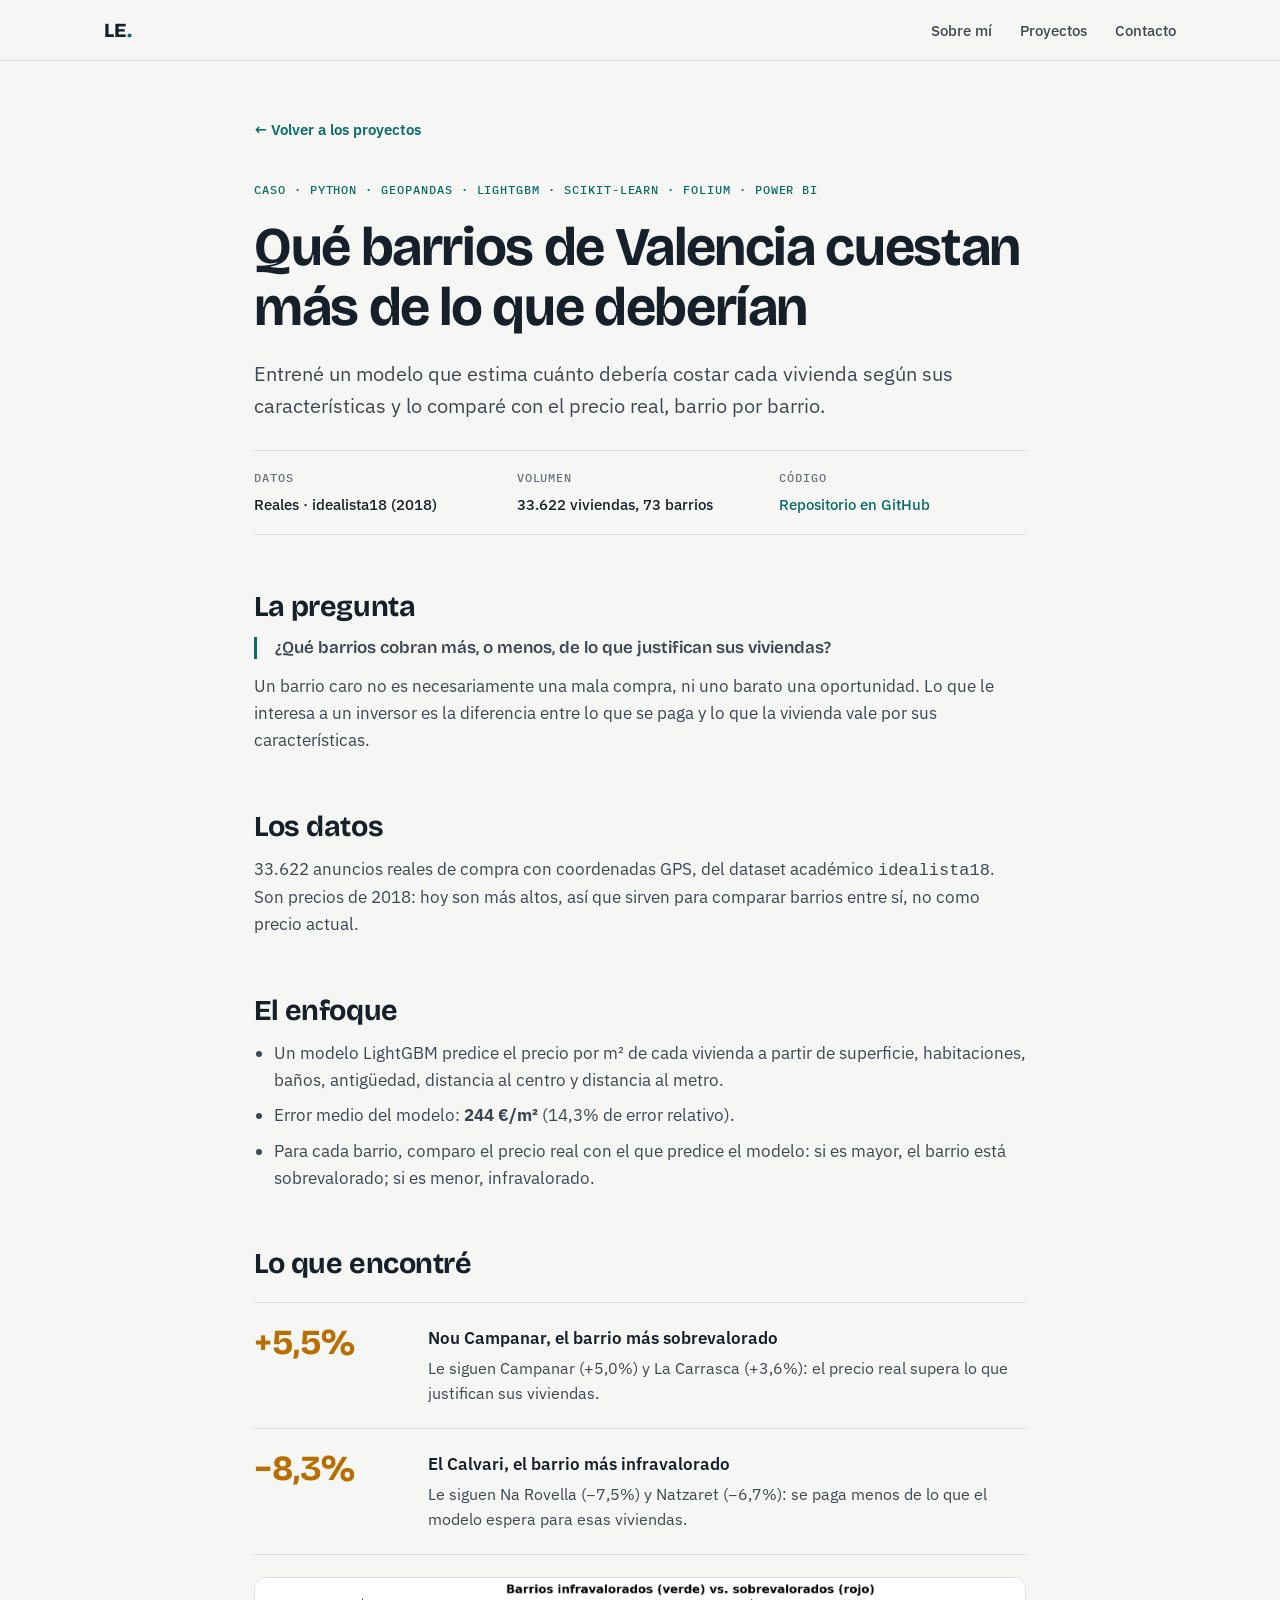
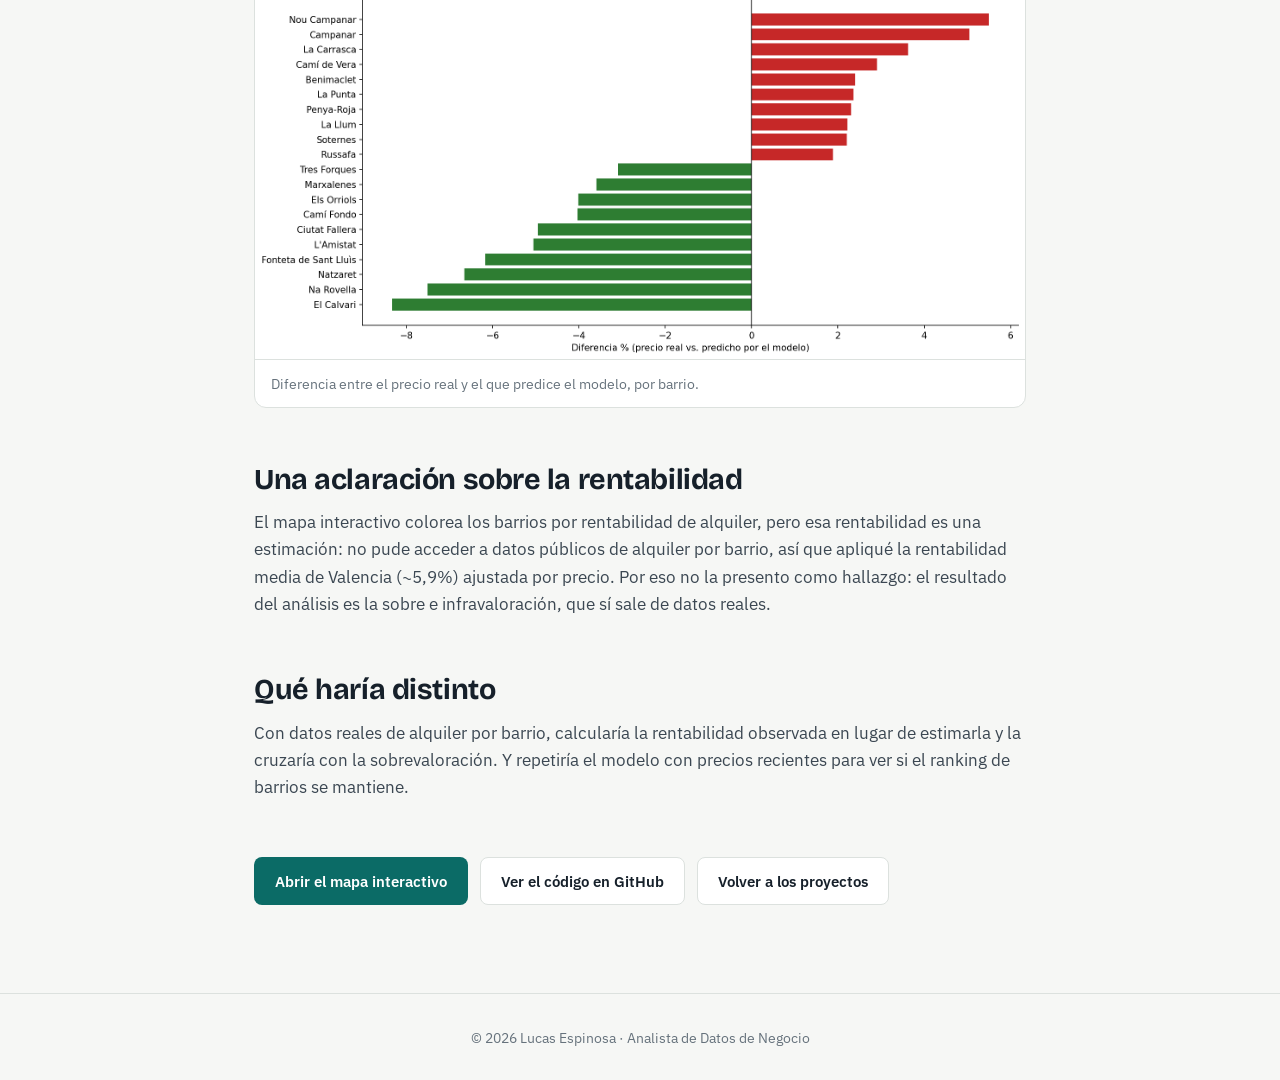
==== casos/valencia.html @ 267fff03 "Rediseño del portfolio: portada con medición, historia, casos y herramientas con evidencia - Portada" ====
<!DOCTYPE html>
<html lang="es">
<head>
  <meta charset="UTF-8" />
  <meta name="viewport" content="width=device-width, initial-scale=1.0" />
  <title>Qué barrios de Valencia cuestan más de lo que deberían · Lucas Espinosa</title>
  <meta name="description" content="Caso de análisis: modelo de precio con LightGBM sobre 33.622 viviendas reales para detectar barrios sobre e infravalorados en Valencia." />
  <meta property="og:title" content="Qué barrios de Valencia cuestan más de lo que deberían · Lucas Espinosa" />
  <meta property="og:image" content="https://lucasees.github.io/portfolio/og-image.png" />

  <link rel="preconnect" href="https://fonts.googleapis.com" />
  <link rel="preconnect" href="https://fonts.gstatic.com" crossorigin />
  <link href="https://fonts.googleapis.com/css2?family=Bricolage+Grotesque:opsz,wght@12..96,600;12..96,700;12..96,800&family=IBM+Plex+Mono:wght@500;600&family=IBM+Plex+Sans:wght@400;500;600&display=swap" rel="stylesheet" />
  <link rel="stylesheet" href="../styles.css?v=6" />
</head>
<body>

  <header class="nav">
    <div class="nav__inner">
      <a href="../index.html" class="nav__brand">LE<span>.</span></a>
      <nav class="nav__links">
        <a href="../index.html#sobre-mi">Sobre mí</a>
        <a href="../index.html#proyectos">Proyectos</a>
        <a href="../index.html#contacto">Contacto</a>
      </nav>
    </div>
  </header>

  <main class="case">
    <a class="case__back" href="../index.html#proyectos">← Volver a los proyectos</a>

    <p class="case__eyebrow label">Caso · Python · geopandas · LightGBM · scikit-learn · folium · Power BI</p>
    <h1 class="case__title">Qué barrios de Valencia cuestan más de lo que deberían</h1>
    <p class="case__lead">
      Entrené un modelo que estima cuánto debería costar cada vivienda según sus
      características y lo comparé con el precio real, barrio por barrio.
    </p>

    <dl class="case__meta">
      <div>
        <dt class="label">Datos</dt>
        <dd>Reales · idealista18 (2018)</dd>
      </div>
      <div>
        <dt class="label">Volumen</dt>
        <dd>33.622 viviendas, 73 barrios</dd>
      </div>
      <div>
        <dt class="label">Código</dt>
        <dd><a href="https://github.com/lucasees/proyecto5-inmobiliario-valencia" target="_blank" rel="noopener">Repositorio en GitHub</a></dd>
      </div>
    </dl>

    <section class="case__section">
      <h2>La pregunta</h2>
      <p class="case__question">
        ¿Qué barrios cobran más, o menos, de lo que justifican sus viviendas?
      </p>
      <p>
        Un barrio caro no es necesariamente una mala compra, ni uno barato una oportunidad.
        Lo que le interesa a un inversor es la diferencia entre lo que se paga y lo que la
        vivienda vale por sus características.
      </p>
    </section>

    <section class="case__section">
      <h2>Los datos</h2>
      <p>
        33.622 anuncios reales de compra con coordenadas GPS, del dataset académico
        <code>idealista18</code>. Son precios de 2018: hoy son más altos, así que sirven para
        comparar barrios entre sí, no como precio actual.
      </p>
    </section>

    <section class="case__section">
      <h2>El enfoque</h2>
      <ul>
        <li>Un modelo LightGBM predice el precio por m² de cada vivienda a partir de superficie, habitaciones, baños, antigüedad, distancia al centro y distancia al metro.</li>
        <li>Error medio del modelo: <strong>244 €/m²</strong> (14,3% de error relativo).</li>
        <li>Para cada barrio, comparo el precio real con el que predice el modelo: si es mayor, el barrio está sobrevalorado; si es menor, infravalorado.</li>
      </ul>
    </section>

    <section class="case__section">
      <h2>Lo que encontré</h2>
      <ol class="findings">
        <li>
          <p class="findings__num">+5,5%</p>
          <div>
            <p class="findings__what">Nou Campanar, el barrio más sobrevalorado</p>
            <p class="findings__why">Le siguen Campanar (+5,0%) y La Carrasca (+3,6%): el precio real supera lo que justifican sus viviendas.</p>
          </div>
        </li>
        <li>
          <p class="findings__num">−8,3%</p>
          <div>
            <p class="findings__what">El Calvari, el barrio más infravalorado</p>
            <p class="findings__why">Le siguen Na Rovella (−7,5%) y Natzaret (−6,7%): se paga menos de lo que el modelo espera para esas viviendas.</p>
          </div>
        </li>
      </ol>
      <figure class="case__figure">
        <img src="../imagenes/valencia-sobrevaloracion.png" alt="Gráfico de barras con los barrios de Valencia más sobrevalorados e infravalorados según el modelo" loading="lazy" />
        <figcaption>Diferencia entre el precio real y el que predice el modelo, por barrio.</figcaption>
      </figure>
    </section>

    <section class="case__section">
      <h2>Una aclaración sobre la rentabilidad</h2>
      <p>
        El mapa interactivo colorea los barrios por rentabilidad de alquiler, pero esa
        rentabilidad es una estimación: no pude acceder a datos públicos de alquiler por
        barrio, así que apliqué la rentabilidad media de Valencia (~5,9%) ajustada por precio.
        Por eso no la presento como hallazgo: el resultado del análisis es la sobre e
        infravaloración, que sí sale de datos reales.
      </p>
    </section>

    <section class="case__section">
      <h2>Qué haría distinto</h2>
      <p>
        Con datos reales de alquiler por barrio, calcularía la rentabilidad observada en
        lugar de estimarla y la cruzaría con la sobrevaloración. Y repetiría el modelo con
        precios recientes para ver si el ranking de barrios se mantiene.
      </p>
    </section>

    <div class="case__cta">
      <a class="btn btn--primary" href="https://lucasees.github.io/proyecto5-inmobiliario-valencia/mapa_rentabilidad_valencia_v2.html" target="_blank" rel="noopener">Abrir el mapa interactivo</a>
      <a class="btn btn--ghost" href="https://github.com/lucasees/proyecto5-inmobiliario-valencia" target="_blank" rel="noopener">Ver el código en GitHub</a>
      <a class="btn btn--ghost" href="../index.html#proyectos">Volver a los proyectos</a>
    </div>
  </main>

  <footer class="footer">
    <p>© 2026 Lucas Espinosa · Analista de Datos de Negocio</p>
  </footer>
</body>
</html>
---- styles.css ----
:root {
  /* Paleta: el color codifica significado.
     --accent (verde pizarra) = datos y enlaces · --result (ámbar) = solo resultados/mejoras */
  --paper: #f6f7f5;
  --surface: #ffffff;
  --ink: #16202a;
  --ink-soft: #3b4752;
  --muted: #66727c;
  --rule: #dce1de;
  --accent: #0b6b66;
  --accent-hover: #08524e;
  --accent-soft: #e3efed;
  --result: #b86e00;
  --bar-before: #c9cfcc;

  --font-display: 'Bricolage Grotesque', 'IBM Plex Sans', system-ui, sans-serif;
  --font-body: 'IBM Plex Sans', system-ui, -apple-system, sans-serif;
  --font-data: 'IBM Plex Mono', ui-monospace, 'SF Mono', monospace;

  --radius: 12px;
  --shadow: 0 1px 2px rgba(22, 32, 42, .04), 0 8px 24px rgba(22, 32, 42, .06);
  --maxw: 1120px;
}

* { box-sizing: border-box; margin: 0; padding: 0; }

html { scroll-behavior: smooth; }

body {
  font-family: var(--font-body);
  color: var(--ink);
  background: var(--paper);
  line-height: 1.6;
  -webkit-font-smoothing: antialiased;
}

h1, h2, h3 { font-family: var(--font-display); line-height: 1.1; font-weight: 700; }

a { color: inherit; text-decoration: none; }

:focus-visible { outline: 2px solid var(--accent); outline-offset: 3px; border-radius: 4px; }

/* Etiqueta de datos: mono, mayúsculas, para rotular — nunca para decorar */
.label {
  font-family: var(--font-data);
  font-size: .74rem;
  font-weight: 500;
  letter-spacing: .08em;
  text-transform: uppercase;
  color: var(--muted);
}

/* ---------- NAV ---------- */
.nav {
  position: sticky;
  top: 0;
  z-index: 50;
  background: rgba(246, 247, 245, .86);
  backdrop-filter: saturate(160%) blur(10px);
  border-bottom: 1px solid var(--rule);
}
.nav__inner {
  max-width: var(--maxw);
  margin: 0 auto;
  padding: 14px 24px;
  display: flex;
  align-items: center;
  justify-content: space-between;
}
.nav__brand { font-family: var(--font-display); font-weight: 800; font-size: 1.25rem; }
.nav__brand span { color: var(--accent); }
.nav__links { display: flex; gap: 28px; }
.nav__links a { color: var(--ink-soft); font-weight: 500; font-size: .95rem; transition: color .15s; }
.nav__links a:hover { color: var(--accent); }

/* ---------- HERO ---------- */
.hero { border-bottom: 1px solid var(--rule); }
.hero__inner {
  max-width: var(--maxw);
  margin: 0 auto;
  padding: 88px 24px 72px;
  display: grid;
  grid-template-columns: minmax(0, 1fr) auto;
  gap: 56px;
  align-items: start;
}
.hero__eyebrow { margin-bottom: 22px; color: var(--accent); }
.hero__name {
  font-family: var(--font-body);
  font-size: 1.05rem;
  font-weight: 600;
  color: var(--ink-soft);
  margin-bottom: 10px;
}
.hero__title {
  font-size: clamp(2.4rem, 5.6vw, 4.2rem);
  letter-spacing: -.025em;
  max-width: 14ch;
}
.hero__sub {
  margin-top: 22px;
  max-width: 600px;
  font-size: clamp(1.05rem, 2.2vw, 1.22rem);
  color: var(--ink-soft);
}
.hero__stack { margin-top: 18px; color: var(--accent); }
.hero__cta { margin-top: 32px; display: flex; flex-wrap: wrap; gap: 12px; }
.hero__photo {
  width: 240px;
  height: 300px;
  border-radius: var(--radius);
  overflow: hidden;
  background: var(--rule);
  box-shadow: var(--shadow);
}
.hero__photo img { width: 100%; height: 100%; object-fit: cover; object-position: top center; display: block; }

/* ---------- MEDICIÓN (elemento distintivo) ---------- */
.measure {
  max-width: var(--maxw);
  margin: 0 auto;
  padding: 0 24px 72px;
}
.measure__panel {
  background: var(--surface);
  border: 1px solid var(--rule);
  border-radius: var(--radius);
  padding: 28px 32px 24px;
  box-shadow: var(--shadow);
}
.measure__head { display: flex; flex-wrap: wrap; justify-content: space-between; gap: 8px 24px; margin-bottom: 22px; }
.measure__title { font-family: var(--font-display); font-size: 1.3rem; font-weight: 700; }
.measure__rows { display: grid; gap: 14px; }
.measure__row {
  display: grid;
  grid-template-columns: 110px minmax(0, 1fr) 84px;
  align-items: center;
  gap: 16px;
}
.measure__row dt { color: var(--muted); }
.measure__track { height: 14px; }
.measure__bar {
  height: 100%;
  border-radius: 3px;
  background: var(--bar-before);
  width: var(--w);
  transform-origin: left;
  animation: grow .9s cubic-bezier(.2, .7, .2, 1) both;
}
.measure__bar--after { background: var(--accent); animation-delay: .35s; }
.measure__value {
  font-family: var(--font-display);
  font-size: 1.5rem;
  font-weight: 700;
  font-variant-numeric: tabular-nums;
  text-align: right;
}
.measure__value--after { color: var(--accent); }
.measure__foot {
  margin-top: 20px;
  padding-top: 16px;
  border-top: 1px solid var(--rule);
  display: flex;
  flex-wrap: wrap;
  justify-content: space-between;
  gap: 10px 24px;
  font-size: .95rem;
  color: var(--ink-soft);
}
.measure__delta { color: var(--result); font-family: var(--font-data); font-weight: 600; }

.facts {
  margin-top: 16px;
  display: grid;
  grid-template-columns: repeat(2, minmax(0, 1fr));
  gap: 16px;
}
.fact {
  display: block;
  background: var(--surface);
  border: 1px solid var(--rule);
  border-radius: var(--radius);
  padding: 20px 24px;
  transition: border-color .15s, transform .15s;
}
.fact:hover { border-color: var(--accent); transform: translateY(-2px); }
.fact__num {
  font-family: var(--font-display);
  font-size: 2rem;
  font-weight: 700;
  font-variant-numeric: tabular-nums;
  color: var(--result);
  line-height: 1.1;
}
.fact__text { margin-top: 6px; color: var(--ink-soft); font-size: .98rem; }
.fact__src { margin-top: 10px; color: var(--accent); }

@keyframes grow { from { transform: scaleX(0); } to { transform: scaleX(1); } }

/* ---------- BUTTONS ---------- */
.btn {
  display: inline-flex;
  align-items: center;
  padding: 11px 20px;
  border-radius: 8px;
  font-weight: 600;
  font-size: .95rem;
  border: 1px solid transparent;
  transition: background .15s, color .15s, border-color .15s;
}
.btn--primary { background: var(--accent); color: #fff; }
.btn--primary:hover { background: var(--accent-hover); }
.btn--ghost { background: var(--surface); color: var(--ink); border-color: var(--rule); }
.btn--ghost:hover { border-color: var(--accent); color: var(--accent); }

/* ---------- SECTIONS ---------- */
.section { padding: 88px 0; }
.section--alt { background: var(--surface); border-top: 1px solid var(--rule); border-bottom: 1px solid var(--rule); }
.section__inner { max-width: var(--maxw); margin: 0 auto; padding: 0 24px; }
.section__inner--center { text-align: center; }
.section__title { font-size: clamp(1.8rem, 4vw, 2.6rem); letter-spacing: -.02em; }
.section__lead { margin-top: 12px; color: var(--muted); font-size: 1.05rem; max-width: 640px; }
.section__inner--center .section__lead { margin-left: auto; margin-right: auto; }
.prose { margin-top: 20px; max-width: 640px; color: var(--ink-soft); font-size: 1.08rem; }
.prose + .prose { margin-top: 16px; }
.prose strong { color: var(--ink); font-weight: 600; }

/* ---------- SOBRE MÍ: historia + línea de tiempo ---------- */
.story {
  display: grid;
  grid-template-columns: minmax(0, 1.25fr) minmax(0, 1fr);
  gap: 64px;
  align-items: start;
}
.story__text .section__title { margin-bottom: 4px; }
.timeline { list-style: none; position: relative; margin-top: 8px; }
.timeline::before {
  content: "";
  position: absolute;
  left: 7px;
  top: 8px;
  bottom: 8px;
  width: 2px;
  background: var(--rule);
}
.timeline li { position: relative; padding: 0 0 26px 34px; }
.timeline li:last-child { padding-bottom: 0; }
.timeline li::before {
  content: "";
  position: absolute;
  left: 0;
  top: 5px;
  width: 16px;
  height: 16px;
  border-radius: 50%;
  background: var(--paper);
  border: 2px solid var(--accent);
}
.timeline li.timeline__now::before { background: var(--result); border-color: var(--result); }
.timeline__when { color: var(--accent); }
.timeline__now .timeline__when { color: var(--result); }
.timeline__what { margin-top: 2px; font-weight: 600; color: var(--ink); }
.timeline__detail { color: var(--muted); font-size: .95rem; }

/* ---------- PROJECTS GRID ---------- */
.grid {
  margin-top: 40px;
  display: grid;
  grid-template-columns: repeat(auto-fill, minmax(320px, 1fr));
  gap: 22px;
}
.card {
  background: var(--surface);
  border: 1px solid var(--rule);
  border-radius: var(--radius);
  overflow: hidden;
  display: flex;
  flex-direction: column;
  transition: transform .15s ease, box-shadow .15s ease, border-color .15s;
}
.card:hover { transform: translateY(-3px); box-shadow: var(--shadow); border-color: #c4ccc8; }
.card__media {
  position: relative;
  aspect-ratio: 16 / 10;
  background: var(--surface);
  border-bottom: 1px solid var(--rule);
  overflow: hidden;
}
.card__media img { width: 100%; height: 100%; object-fit: contain; object-position: center; display: block; padding: 10px; }
.card__body { padding: 24px; display: flex; flex-direction: column; flex-grow: 1; }
.card__kicker { font-size: .7rem; }
.card__title { margin-top: 8px; font-size: 1.25rem; letter-spacing: -.01em; }
.card__num {
  margin-top: 18px;
  font-family: var(--font-display);
  font-size: 2.4rem;
  font-weight: 700;
  font-variant-numeric: tabular-nums;
  color: var(--result);
  line-height: 1;
}
.card__desc { margin-top: 8px; color: var(--ink-soft); font-size: .96rem; flex-grow: 1; }
.card__data { margin-top: 18px; color: var(--accent); }
.card__stack { margin-top: 4px; font-size: .85rem; color: var(--muted); }

/* Caso principal: a lo ancho, imagen y texto lado a lado */
.card--principal { grid-column: 1 / -1; flex-direction: row; border-color: var(--accent); }
.card--principal .card__media { flex: 1 1 55%; aspect-ratio: auto; border-bottom: 0; border-right: 1px solid var(--rule); }
.card--principal .card__media img { object-fit: cover; object-position: top left; padding: 0; }
.card--principal .card__body { flex: 1 1 45%; padding: 32px; }
.card--principal .card__title { font-size: clamp(1.4rem, 2.6vw, 1.9rem); }
.card--principal .card__num { font-size: 3.4rem; }
.card__links { margin-top: 22px; display: flex; flex-wrap: wrap; gap: 8px 20px; }
.card__link {
  display: inline-flex;
  align-items: center;
  gap: 7px;
  font-weight: 600;
  font-size: .92rem;
  color: var(--accent);
}
.card__link:hover { text-decoration: underline; }
.card__link svg { width: 16px; height: 16px; }
.card__link--case { color: var(--ink); }

/* ---------- HERRAMIENTAS: cada una con su evidencia ---------- */
.evidence { margin-top: 36px; border-top: 1px solid var(--rule); }
.evidence__row {
  display: grid;
  grid-template-columns: 220px minmax(0, 1fr);
  gap: 24px;
  padding: 18px 0;
  border-bottom: 1px solid var(--rule);
}
.evidence__row dt { font-family: var(--font-display); font-size: 1.2rem; font-weight: 700; }
.evidence__row dd { display: flex; flex-wrap: wrap; justify-content: space-between; align-items: baseline; gap: 6px 24px; }
.evidence__detail { color: var(--muted); font-size: .95rem; }
.evidence__links { display: flex; flex-wrap: wrap; gap: 6px 16px; font-size: .95rem; }
.evidence__links a { color: var(--accent); font-weight: 600; }
.evidence__links a:hover { text-decoration: underline; }
.evidence__links span { color: var(--ink-soft); }
.also { margin-top: 32px; display: grid; grid-template-columns: 220px minmax(0, 1fr); gap: 10px 24px; }
.also__list { color: var(--ink-soft); }

/* ---------- CONTACT ---------- */
.contact {
  margin-top: 36px;
  display: grid;
  grid-template-columns: repeat(auto-fit, minmax(200px, 1fr));
  gap: 16px;
  max-width: 960px;
  margin-left: auto;
  margin-right: auto;
}
.contact__item {
  background: var(--paper);
  border: 1px solid var(--rule);
  border-radius: var(--radius);
  padding: 18px 16px;
  font-weight: 600;
  font-size: .92rem;
  color: var(--ink);
  transition: border-color .15s, color .15s;
  white-space: nowrap;
}
.contact__item:hover { border-color: var(--accent); color: var(--accent); }
.contact__label {
  display: block;
  font-family: var(--font-data);
  text-transform: uppercase;
  letter-spacing: .08em;
  font-size: .7rem;
  font-weight: 500;
  color: var(--muted);
  margin-bottom: 6px;
}

/* ---------- PÁGINA DE CASO ---------- */
.case { max-width: 820px; margin: 0 auto; padding: 56px 24px 88px; }
.case__back { display: inline-block; color: var(--accent); font-weight: 600; font-size: .95rem; margin-bottom: 40px; }
.case__back:hover { text-decoration: underline; }
.case__eyebrow { color: var(--accent); margin-bottom: 18px; }
.case__title { font-size: clamp(2.1rem, 5vw, 3.4rem); letter-spacing: -.025em; }
.case__lead { margin-top: 20px; font-size: clamp(1.08rem, 2.2vw, 1.25rem); color: var(--ink-soft); }
.case__meta {
  margin-top: 28px;
  display: grid;
  grid-template-columns: repeat(3, minmax(0, 1fr));
  gap: 16px;
  padding: 18px 0;
  border-top: 1px solid var(--rule);
  border-bottom: 1px solid var(--rule);
}
.case__meta dd { margin-top: 4px; font-size: .96rem; color: var(--ink); font-weight: 500; }
.case__meta a { color: var(--accent); }
.case__section { margin-top: 56px; }
.case__section h2 { font-size: clamp(1.4rem, 3vw, 1.8rem); letter-spacing: -.015em; }
.case__section > p, .case__section > ul > li { color: var(--ink-soft); font-size: 1.06rem; }
.case__section > p { margin-top: 14px; }
.case__section > ul { margin-top: 14px; padding-left: 20px; display: grid; gap: 8px; }
.case__question {
  margin-top: 14px;
  font-family: var(--font-display);
  font-size: clamp(1.3rem, 3vw, 1.7rem);
  font-weight: 600;
  line-height: 1.3;
  color: var(--ink);
  border-left: 3px solid var(--accent);
  padding-left: 18px;
}
.findings { list-style: none; margin-top: 22px; border-top: 1px solid var(--rule); }
.findings li {
  display: grid;
  grid-template-columns: 150px minmax(0, 1fr);
  gap: 24px;
  padding: 22px 0;
  border-bottom: 1px solid var(--rule);
}
.findings__num {
  font-family: var(--font-display);
  font-size: 2.2rem;
  font-weight: 700;
  font-variant-numeric: tabular-nums;
  color: var(--result);
  line-height: 1;
}
.findings__what { font-weight: 600; color: var(--ink); font-size: 1.06rem; }
.findings__why { margin-top: 4px; color: var(--ink-soft); font-size: .98rem; }
.findings__how { margin-top: 8px; color: var(--muted); }
.case__figure { margin-top: 22px; border: 1px solid var(--rule); border-radius: var(--radius); overflow: hidden; background: var(--surface); }
.case__figure img { width: 100%; display: block; }
.case__figure figcaption { padding: 12px 16px; font-size: .9rem; color: var(--muted); border-top: 1px solid var(--rule); }
.case__cta { margin-top: 56px; display: flex; flex-wrap: wrap; gap: 12px; }

/* ---------- FOOTER ---------- */
.footer {
  padding: 32px 24px;
  text-align: center;
  color: var(--muted);
  font-size: .9rem;
  border-top: 1px solid var(--rule);
}

/* ---------- RESPONSIVE ---------- */
@media (max-width: 860px) {
  .hero__inner { grid-template-columns: 1fr; gap: 28px; padding-top: 56px; }
  .hero__photo { order: -1; width: 120px; height: 150px; }
  .story { grid-template-columns: 1fr; gap: 40px; }
  .facts { grid-template-columns: 1fr; }
  .card--principal { flex-direction: column; }
  .card--principal .card__media { aspect-ratio: 16 / 10; border-right: 0; border-bottom: 1px solid var(--rule); }
  .card--principal .card__body { padding: 24px; }
}

@media (max-width: 640px) {
  .nav__inner { padding: 14px 16px; }
  .nav__links { gap: 12px; }
  .nav__links a { font-size: .8rem; white-space: nowrap; }
  .section { padding: 64px 0; }
  .measure__panel { padding: 22px 18px 18px; }
  .measure__row { grid-template-columns: 78px minmax(0, 1fr) 62px; gap: 10px; }
  .measure__value { font-size: 1.15rem; }
  .case__meta { grid-template-columns: 1fr; }
  .findings li { grid-template-columns: 1fr; gap: 8px; }
  .evidence__row, .also { grid-template-columns: 1fr; gap: 6px; }
}

@media (prefers-reduced-motion: reduce) {
  html { scroll-behavior: auto; }
  .measure__bar { animation: none; }
  .fact, .card { transition: none; }
}
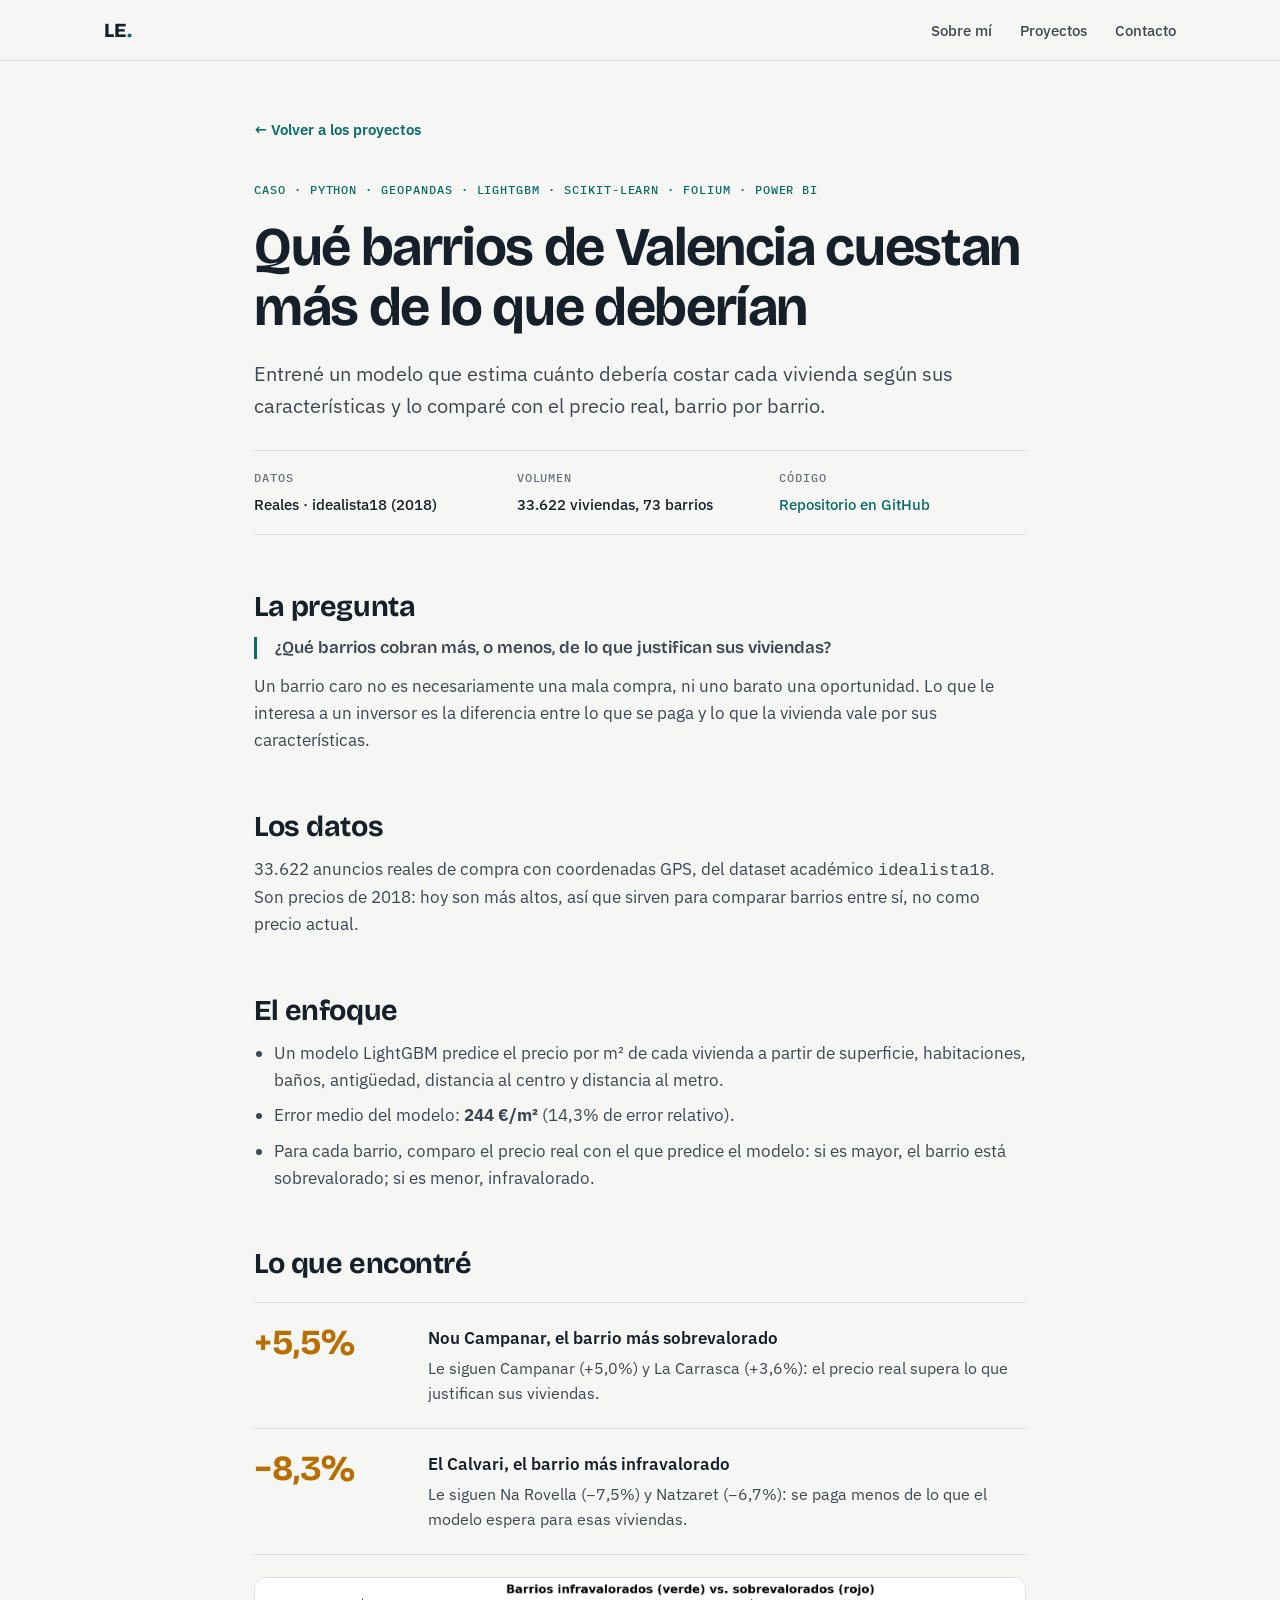
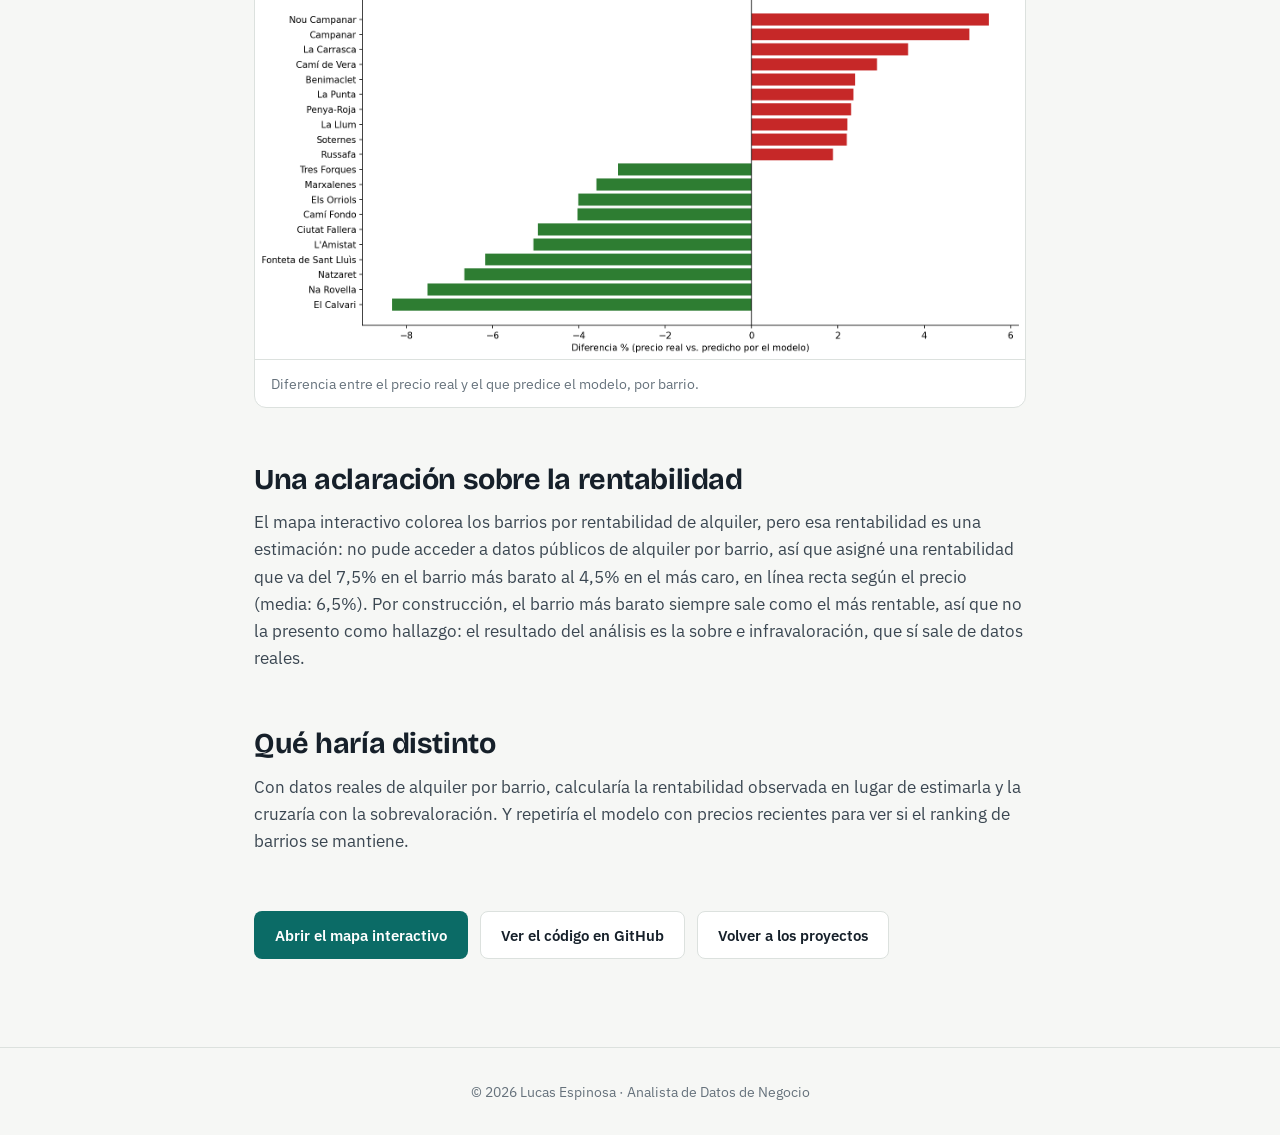
==== commit e28db618: "Caso Valencia: describo con exactitud la estimación de la rentabilidad" ====
--- a/casos/valencia.html
+++ b/casos/valencia.html
@@ -110,9 +110,11 @@
       <p>
         El mapa interactivo colorea los barrios por rentabilidad de alquiler, pero esa
         rentabilidad es una estimación: no pude acceder a datos públicos de alquiler por
-        barrio, así que apliqué la rentabilidad media de Valencia (~5,9%) ajustada por precio.
-        Por eso no la presento como hallazgo: el resultado del análisis es la sobre e
-        infravaloración, que sí sale de datos reales.
+        barrio, así que asigné una rentabilidad que va del 7,5% en el barrio más barato al
+        4,5% en el más caro, en línea recta según el precio (media: 6,5%). Por construcción,
+        el barrio más barato siempre sale como el más rentable, así que no la presento como
+        hallazgo: el resultado del análisis es la sobre e infravaloración, que sí sale de
+        datos reales.
       </p>
     </section>
 
